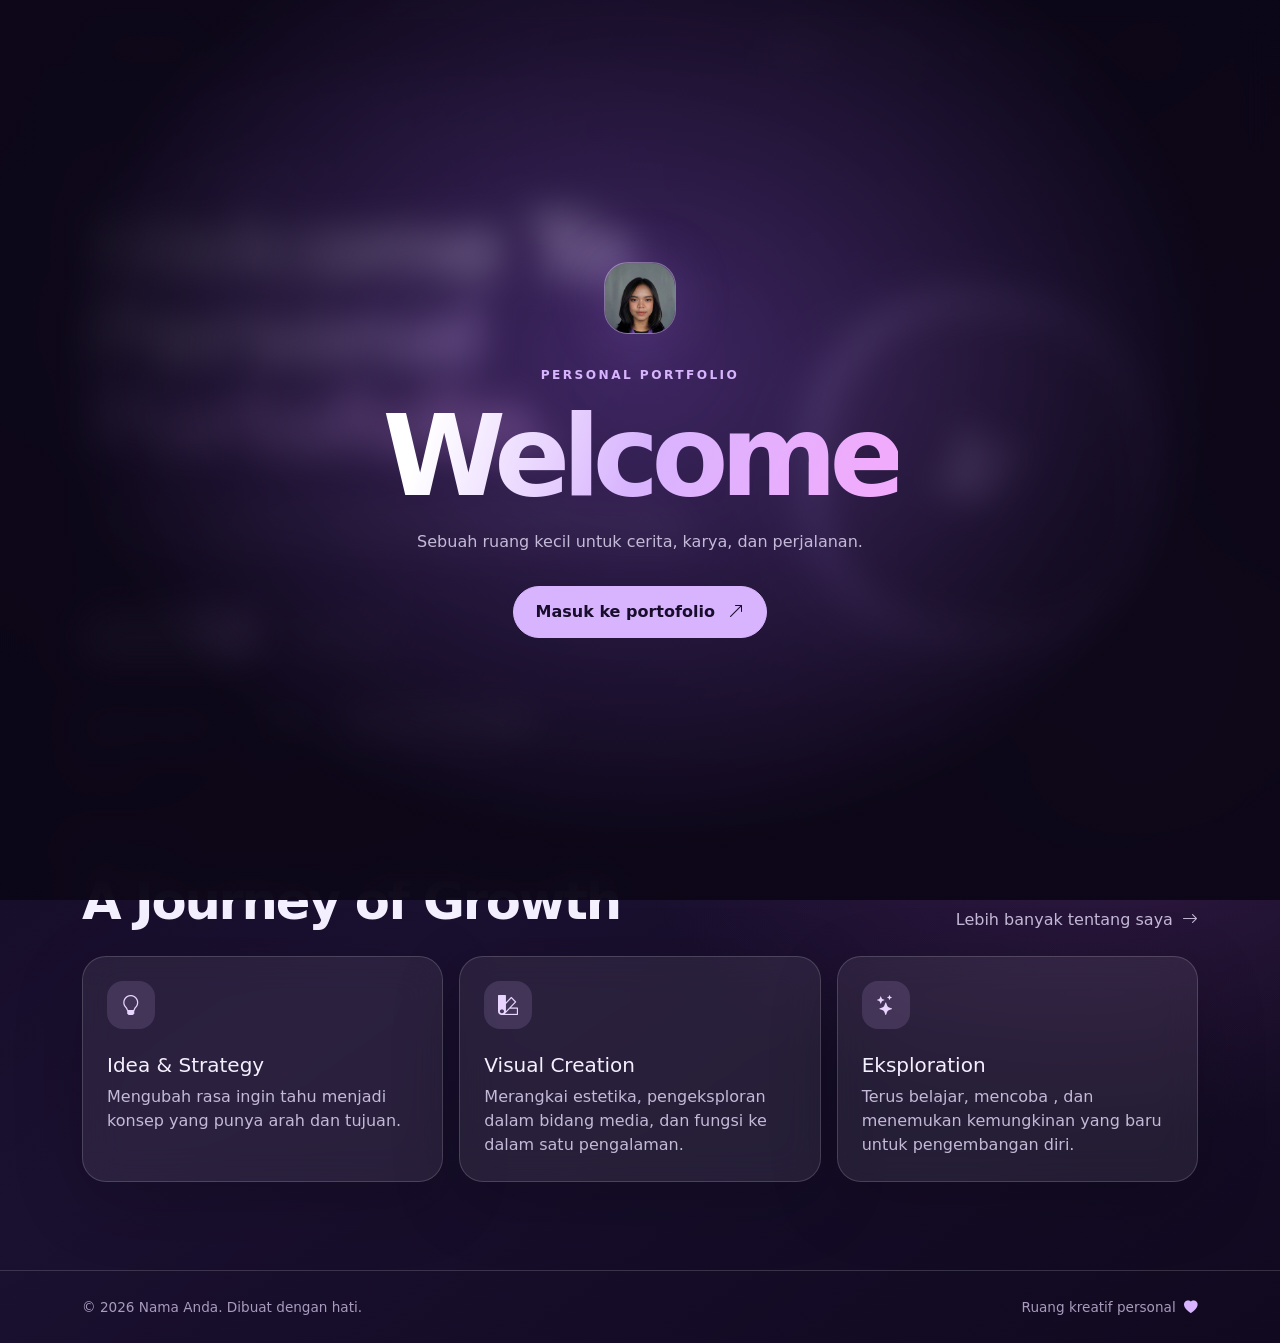
==== index.html @ b24b595a "Rename Index.html to index.html" ====
<!DOCTYPE html>
<html lang="id">
    <head>
        <meta charset="utf-8">
        <meta name="viewport" content="width=device-width,initial-scale=1">
        <meta name="theme-color" content="#10091f">
        <title>Shailenth — Portofolio Personal</title>
        <link href="https://cdn.jsdelivr.net/npm/bootstrap@5.3.8/dist/css/bootstrap.min.css" integrity="sha384-sRIl4kxILFvY47J16cr9ZwB07vP4J8+LH7qKQnuqkuIAvNWLzeN8tE5YBujZqJLB" crossorigin="anonymous" rel="stylesheet">
        <link href="https://cdn.jsdelivr.net/npm/bootstrap-icons@1.11.3/font/bootstrap-icons.min.css" rel="stylesheet">
        <link href="styles.css" rel="stylesheet">
    </head>
    <body data-page="home">
        <div class="welcome-screen" id="welcomeScreen">
            <div class="welcome-inner">
                <div class="welcome-mark"><img class="welcome-photo" id="welcomePhoto" src="images/foto ciu.jpeg" alt="Foto profil"><i id="welcomePlaceholder"></i></div>
                <div class="eyebrow mb-3">personal portfolio</div>
                <h1 class="welcome-title gradient-text">Welcome</h1>
                <p class="welcome-sub">Sebuah ruang kecil untuk cerita, karya, dan perjalanan.</p>
                <button class="btn btn-violet" id="welcomeButton">Masuk ke portofolio <i class="bi bi-arrow-up-right ms-2"></i></button>
            </div>
        </div>
        <nav class="navbar navbar-expand-lg navbar-dark sticky-top">
            <div class="container">
                <a class="navbar-brand" href="index.html">Shailenth<span class="brand-dot">.</span></a>
                <button class="navbar-toggler" type="button" data-bs-toggle="collapse" data-bs-target="#mainNav" aria-controls="mainNav" aria-expanded="false" aria-label="Buka menu"><span class="navbar-toggler-icon"></span></button>
                <div class="collapse navbar-collapse" id="mainNav">
                    <div class="navbar-nav ms-auto">
                        <a class="nav-link active" href="index.html">Beranda</a>
                        <a class="nav-link" href="tentang.html">Tentang</a>
                        <a class="nav-link" href="karya.html">Karya</a>
                        <a class="nav-link" href="perjalanan.html">Perjalanan</a>
                        <a class="nav-link" href="kontak.html">Kontak</a>
                    </div>
                </div>
            </div>
        </nav>
        <main class="page-wrap">
            <section class="hero">
                <div class="container">
                    <div class="row align-items-center g-5">
                        <div class="col-lg-7 hero-copy reveal">
                            <div class="eyebrow mb-3">halo, saya <span data-profile="name">Shailenth</span></div>
                            <h1 class="display-title mb-4">Welcome To<br><span class="gradient-text">Personal Portofolio.</span></h1>
                            <p class="lead-copy">Saya <span data-profile="role">kreator &amp; penjelajah ide</span> yang percaya bahwa detail kecil bisa membentuk pengalaman yang besar. Selamat datang di ruang kreatif saya.</p>
                            <div class="d-flex flex-wrap gap-3 mt-4 justify-content-center justify-content-lg-start">
                                <a href="karya.html" class="btn btn-violet">Lihat karya <i class="bi bi-arrow-up-right ms-2"></i></a>
                                <a href="tentang.html" class="btn btn-outline-light">Kenali saya</a>
                            </div>
                            <div class="hero-stats">
                                <div class="stat"><strong>Informatic</strong><span>Majors</span></div>
                                <div class="stat"><strong>2nd</strong><span>Year</span></div>
                                <div class="stat"><strong>105022510109</strong><span>Nomor Induk Mahasiswa</span></div>
                            </div>
                        </div>
                        <div class="col-lg-5 reveal">
                            <div class="portrait-frame">
                                <img id="heroPhoto" src="" alt="Foto profil">
                                <div class="portrait-placeholder" id="heroPlaceholder"><i class="bi bi-person-heart"></i></div>
                            </div>
                        </div>
                    </div>
                </div>
            </section>
            <section class="section-pad pt-0">
                <div class="container">
                    <div class="d-flex flex-wrap align-items-end justify-content-between gap-3 mb-4 reveal">
                        <div>
                            <div class="eyebrow mb-2"> What I Do </div>
                            <h2 class="section-title mb-0">A Journey of Growth</h2>
                        </div>
                        <a class="muted" href="tentang.html">Lebih banyak tentang saya <i class="bi bi-arrow-right ms-1"></i></a>
                    </div>
                    <div class="row g-3">
                        <div class="col-md-4 reveal">
                            <div class="glass feature-card">
                                <div class="icon-bubble mb-4"><i class="bi bi-lightbulb"></i></div>
                                <h3 class="h5">Idea &amp; Strategy</h3>
                                <p class="muted mb-0">Mengubah rasa ingin tahu menjadi konsep yang punya arah dan tujuan.</p>
                            </div>
                        </div>
                        <div class="col-md-4 reveal">
                            <div class="glass feature-card">
                                <div class="icon-bubble mb-4"><i class="bi bi-palette2"></i></div>
                                <h3 class="h5">Visual Creation</h3>
                                <p class="muted mb-0">Merangkai estetika, pengeksploran dalam bidang media, dan fungsi ke dalam satu pengalaman.</p>
                            </div>
                        </div>
                        <div class="col-md-4 reveal">
                            <div class="glass feature-card">
                                <div class="icon-bubble mb-4"><i class="bi bi-stars"></i></div>
                                <h3 class="h5">Eksploration</h3>
                                <p class="muted mb-0">Terus belajar, mencoba  , dan menemukan kemungkinan yang baru untuk pengembangan diri.</p>
                            </div>
                        </div>
                    </div>
                </div>
            </section>
        </main>
        <footer class="footer">
            <div class="container d-flex flex-wrap justify-content-between gap-2"><span>© <span data-year></span> <span data-profile="name">Shailenth deytje Tahulending</span>. Dibuat dengan hati.</span><span>Ruang kreatif personal <i class="bi bi-heart-fill ms-1" style="color:#d8b4fe"></i></span></div>
        </footer>
        <div class="toast-note" id="toastNote"></div>
        <script src="https://cdn.jsdelivr.net/npm/bootstrap@5.3.8/dist/js/bootstrap.bundle.min.js" integrity="sha384-FKyoEForCGlyvwx9Hj09JcYn3nv7wiPVlz7YYwJrWVcXK/BmnVDxM+D2scQbITxI" crossorigin="anonymous"></script><script src="app.js"></script>
    </body>
</html>
---- styles.css ----
/* VIOLET / portfolio starter */
:root {
    --ink: #f5f0ff;
    --muted: #c4bad8;
    --purple: #a78bfa;
    --pink: #f0abfc;
    --line: rgba(255,255,255,.16);
    --glass: rgba(255,255,255,.075);
    --deep: #10091f;
}

*, *:before, *:after {
    box-sizing: border-box;
}

html {
    scroll-behavior: smooth;
}

body {
    margin: 0;
    min-height: 100vh;
    background: radial-gradient(ellipse at 12% 10%,rgba(123,74,206,.28),transparent 34%),radial-gradient(ellipse at 88% 58%,rgba(201,94,207,.16),transparent 32%),linear-gradient(145deg,#10091f,#1a1030 55%,#10091f);
    color: var(--ink);
    font-family: Inter,ui-sans-serif,system-ui,-apple-system,"Segoe UI",sans-serif;
    overflow-x: hidden;
}

body:before,body:after {
    content: "";
    position: fixed;
    z-index: -1;
    pointer-events: none;
    border-radius: 50%;
    filter: blur(2px);
    opacity: .45;
    animation: drift 18s ease-in-out infinite alternate;
}

body:before {
    width: 35vw;
    height: 35vw;
    min-width: 260px;
    min-height: 260px;
    top: 14%;
    left: -12%;
    background: radial-gradient(circle,rgba(135,87,230,.32),transparent 70%);
}

body:after {
    width: 38vw;
    height: 38vw;
    min-width: 280px;
    min-height: 280px;
    right: -14%;
    bottom: 4%;
    background: radial-gradient(circle,rgba(219,108,207,.22),transparent 70%);
    animation-delay: -8s;
}

@keyframes drift {
    to {
        transform: translate(8vw,-5vh) scale(1.12);
    }
}

a {
    color: inherit;
    text-decoration: none;
}

.navbar {
    width: min(1120px, calc(100% - 40px));
    margin: 18px auto 0;
    top: 18px;
    background: rgba(15,8,29,.55);
    backdrop-filter: blur(20px);
    -webkit-backdrop-filter: blur(20px);
    border: 1px solid var(--line);
    border-radius: 9999px;
    padding: .65rem 1.25rem;
}

.navbar > .container {
    width: 100%;
    max-width: none;
    padding: 0;
    display: flex;
    align-items: center;
    justify-content: space-between;
}

.navbar-brand {
    font-weight: 800;
    letter-spacing: .14em;
    font-size: .95rem;
}

.brand-dot {
    color: var(--pink);
}

.nav-link {
    color: #cfc5e0!important;
    font-size: .9rem;
    margin-left: .75rem;
    transition: color .25s,transform .25s;
}

.nav-link:hover,.nav-link.active {
    color: white!important;
    transform: translateY(-2px);
}

.navbar-toggler {
    border-color: var(--line);
}

.navbar-toggler:focus {
    box-shadow: 0 0 0 .2rem rgba(167,139,250,.2);
}

.navbar-toggler-icon {
    filter: invert(1);
}

@media (min-width:992px) {
    .navbar-brand {
        justify-self: start;
    }

    .navbar-collapse {
        flex-grow: 0;
    }

    .navbar-nav {
        margin-left: auto !important;
        justify-content: flex-end;
    }
}

.page-wrap {
    min-height: calc(100vh - 80px);
}

.container-narrow {
    max-width: 1080px;
}

.eyebrow {
    color: #d8b4fe;
    text-transform: uppercase;
    letter-spacing: .2em;
    font-size: .76rem;
    font-weight: 700;
}

.display-title {
    font-size: clamp(2.8rem,7vw,6.3rem);
    line-height: .99;
    letter-spacing: -.06em;
    font-weight: 750;
}

.gradient-text {
    background: linear-gradient(110deg,#fff 10%,#d8b4fe 50%,#f0abfc 92%);
    -webkit-background-clip: text;
    background-clip: text;
    color: transparent;
}

.lead-copy {
    color: var(--muted);
    font-size: 1.1rem;
    line-height: 1.8;
    max-width: 620px;
}

.glass {
    background: var(--glass);
    border: 1px solid var(--line);
    backdrop-filter: blur(18px);
    box-shadow: 0 20px 70px rgba(0,0,0,.18);
    border-radius: 24px;
}

.btn-violet {
    --bs-btn-color: #180d2b;
    --bs-btn-bg: #d8b4fe;
    --bs-btn-border-color: #d8b4fe;
    --bs-btn-hover-color: #10091f;
    --bs-btn-hover-bg: #f0abfc;
    --bs-btn-hover-border-color: #f0abfc;
    border-radius: 999px;
    padding: .82rem 1.35rem;
    font-weight: 700;
    transition: transform .25s,box-shadow .25s;
}

.btn-violet:hover {
    transform: translateY(-3px);
    box-shadow: 0 12px 30px rgba(216,180,254,.24);
}

.btn-outline-light {
    border-radius: 999px;
    padding: .82rem 1.25rem;
    border-color: rgba(255,255,255,.28);
}

.hero {
    padding: clamp(4rem,10vh,8rem) 0 5rem;
}

.hero-copy {
    position: relative;
    z-index: 1;
}

.portrait-frame {
    width: min(340px,72vw);
    aspect-ratio: 1;
    margin: auto;
    border-radius: 45% 45% 42% 42%;
    padding: 9px;
    background: linear-gradient(145deg,#e9d5ff,#a78bfa 48%,#f0abfc);
    box-shadow: 0 25px 90px rgba(167,139,250,.28);
    transform: rotate(3deg);
    animation: float 6s ease-in-out infinite;
}

.portrait-frame img {
    width: 100%;
    height: 100%;
    object-fit: cover;
    border-radius: inherit;
    background: #28183d;
}

.portrait-placeholder {
    height: 100%;
    display: grid;
    place-items: center;
    border-radius: inherit;
    background: linear-gradient(140deg,#312044,#1b122c);
    color: #cfb4ef;
    font-size: 5rem;
}

.portrait-frame img[src=""] {
    display: none;
}

@keyframes float {
    50% {
        transform: translateY(-12px) rotate(-1deg);
    }
}

.hero-stats {
    display: flex;
    gap: 2.2rem;
    margin-top: 2.7rem;
}

.stat strong {
    font-size: 1.45rem;
}

.stat span {
    display: block;
    color: var(--muted);
    font-size: .82rem;
    margin-top: .2rem;
}

.section-pad {
    padding: 5.5rem 0;
}

.section-title {
    font-size: clamp(2rem,4vw,3.3rem);
    letter-spacing: -.045em;
    font-weight: 700;
}

.muted {
    color: var(--muted);
}

.feature-card {
    padding: 1.5rem;
    height: 100%;
    transition: transform .3s,border-color .3s;
}

.feature-card:hover,.project-card:hover, .gallery-card:hover {
    transform: translateY(-6px);
    border-color: rgba(216,180,254,.48);
}

.icon-bubble {
    width: 48px;
    height: 48px;
    border-radius: 16px;
    display: grid;
    place-items: center;
    background: rgba(216,180,254,.14);
    color: #e9d5ff;
    font-size: 1.25rem;
}

.page-heading {
    padding: 5rem 0 2.5rem;
    text-align: center;
}

.page-heading .section-title {
    font-size: clamp(2.5rem,6vw,4.6rem);
}

.page-heading .lead-copy {
    margin-inline: auto;
}

.profile-card {
    padding: 2rem;
}

.form-control,.form-select {
    color: var(--ink);
    background: rgba(14,8,27,.6);
    border: 1px solid var(--line);
    border-radius: 12px;
    padding: .78rem 1rem;
}

.form-control:focus,.form-select:focus {
    color: white;
    background: rgba(14,8,27,.8);
    border-color: #c4a4fa;
    box-shadow: 0 0 0 .2rem rgba(167,139,250,.15);
}

.form-control::placeholder {
    color: #9e91b2;
}

.form-label {
    color: #e8def5;
    font-size: .9rem;
}

.form-select option {
    background: #211431;
    color: #fff;
}

.upload-box {
    border: 1px dashed rgba(216,180,254,.42);
    border-radius: 16px;
    padding: 1rem;
    color: var(--muted);
}

.project-card {
    overflow: hidden;
    transition: transform .3s,border-color .3s;
}

.project-image {
    width: 100%;
    height: 220px;
    object-fit: cover;
    background: linear-gradient(140deg,#332248,#171023);
}

.project-placeholder {
    height: 220px;
    display: grid;
    place-items: center;
    color: #c4a4fa;
    font-size: 3rem;
    background: radial-gradient(circle at 50% 30%,rgba(167,139,250,.24),transparent 60%),#211431;
}

.project-content {
    padding: 1.2rem;
}

.timeline {
    position: relative;
    padding-left: 1.6rem;
}

.timeline:before {
    content: "";
    position: absolute;
    left: 5px;
    top: 8px;
    bottom: 10px;
    width: 1px;
    background: linear-gradient(#d8b4fe,rgba(216,180,254,.08));
}

.timeline-item {
    position: relative;
    padding: 0 0 2rem 1rem;
}

.timeline-item:before {
    content: "";
    position: absolute;
    left: -1.6rem;
    top: .28rem;
    width: 12px;
    height: 12px;
    border-radius: 50%;
    background: #d8b4fe;
    box-shadow: 0 0 18px #c4a4fa;
}

.contact-link {
    padding: 1.1rem 1.2rem;
    display: flex;
    align-items: center;
    gap: 1rem;
    transition: transform .25s;
}

.contact-link:hover {
    transform: translateX(5px);
}

.footer {
    border-top: 1px solid var(--line);
    color: #a99bbd;
    padding: 1.6rem 0;
    font-size: .85rem;
}

.reveal {
    opacity: 0;
    transform: translateY(22px);
    transition: opacity .7s ease,transform .7s ease;
}

.reveal.visible {
    opacity: 1;
    transform: none;
}

.welcome-screen {
    position: fixed;
    inset: 0;
    z-index: 2000;
    display: grid;
    place-items: center;
    background: radial-gradient(ellipse at 50% 40%,rgba(97,60,146,.55),rgba(12,7,23,.96) 64%);
    backdrop-filter: blur(18px);
    transition: opacity .8s,visibility .8s;
}

.welcome-screen.leaving {
    opacity: 0;
    visibility: hidden;
}

.welcome-inner {
    text-align: center;
    padding: 2rem;
    animation: welcomeIn 1.2s ease both;
}

.welcome-mark {
    width: 72px;
    height: 72px;
    border-radius: 24px;
    margin: 0 auto 2rem;
    display: grid;
    place-items: center;
    overflow: hidden;
    font-size: 1.8rem;
    background: linear-gradient(145deg,rgba(216,180,254,.3),rgba(240,171,252,.12));
    border: 1px solid rgba(255,255,255,.26);
    box-shadow: 0 0 60px rgba(195,142,255,.2);
}

.welcome-photo {
    display: block;
    width: 100%;
    height: 100%;
    object-fit: cover;
    border-radius: inherit;
}

@keyframes welcomeIn {
    from {
        opacity: 0;
        transform: translateY(18px);
    }
    to {
        opacity: 1;
        transform: none;
    }
}

.welcome-title {
    font-size: clamp(3.7rem,12vw,7rem);
    font-weight: 800;
    letter-spacing: -.07em;
    line-height: 1;
}

.welcome-sub {
    color: var(--muted);
    margin: 1.1rem 0 2rem;
}

.toast-note {
    position: fixed;
    right: 1rem;
    bottom: 1rem;
    z-index: 2100;
    background: #241533;
    color: #f5f0ff;
    border: 1px solid var(--line);
    padding: .8rem 1.1rem;
    border-radius: 14px;
    opacity: 0;
    transform: translateY(12px);
    transition: .3s;
    pointer-events: none;
}

.toast-note.show {
    opacity: 1;
    transform: none;
}

.empty-hint {
    border: 1px dashed var(--line);
    border-radius: 18px;
    padding: 2rem;
    text-align: center;
    color: var(--muted);
}

.border-start-violet {
    border-left: 3px solid #d8b4fe !important;
    background: rgba(255, 255, 255, 0.03);
    transition: transform .25s ease, border-color .25s ease;
}

.border-start-violet:hover {
    transform: translateX(4px);
    border-color: #f0abfc !important;
    background: rgba(255, 255, 255, 0.05);
}

/* Styling untuk kartu galeri foto */
.gallery-card {
    background: rgba(255, 255, 255, 0.03);
    border: 1px solid var(--line);
    border-radius: 18px;
    overflow: hidden;
    transition: transform .3s ease, border-color .3s ease, box-shadow .3s ease;
}

.gallery-card:hover {
    transform: translateY(-6px);
    border-color: rgba(216, 180, 254, 0.48);
    box-shadow: 0 15px 40px rgba(0, 0, 0, 0.25);
}

.gallery-card img {
    width: 100%;
    height: 210px;
    object-fit: cover;
    background: linear-gradient(140deg, #332248, #171023);
    transition: transform .4s ease;
}

.gallery-card:hover img {
    transform: scale(1.03);
}

/* Animasi kartu dokumentasi Klabat University dan SMA Moment */
.documentation-card {
    position: relative;
    background: rgba(255, 255, 255, 0.03);
    border: 1px solid rgba(255, 255, 255, 0.08);
    transition: transform .35s ease, border-color .35s ease, box-shadow .35s ease;
}

.documentation-card::after {
    content: "";
    position: absolute;
    inset: 0;
    pointer-events: none;
    background: linear-gradient(115deg, transparent 35%, rgba(255, 255, 255, 0.16) 50%, transparent 65%);
    transform: translateX(-130%);
}

.documentation-card:hover {
    transform: translateY(-8px);
    border-color: rgba(216, 180, 254, 0.55);
    box-shadow: 0 18px 38px rgba(0, 0, 0, 0.32), 0 0 24px rgba(216, 180, 254, 0.08);
}

.documentation-card:hover::after {
    animation: documentation-shine .75s ease;
}

.documentation-card img {
    height: 210px;
    object-fit: cover;
    transition: transform .45s cubic-bezier(.2, .75, .25, 1), filter .35s ease;
}

.documentation-card:hover img {
    transform: scale(1.06);
    filter: brightness(1.06) saturate(1.08);
}

.reveal.visible .documentation-card {
    animation: documentation-enter .65s cubic-bezier(.2, .75, .25, 1) both;
}

.reveal.visible .row > [class*="col"]:nth-child(1) .documentation-card {
    animation-delay: .08s;
}

.reveal.visible .row > [class*="col"]:nth-child(2) .documentation-card {
    animation-delay: .18s;
}

.reveal.visible .row > [class*="col"]:nth-child(3) .documentation-card {
    animation-delay: .28s;
}

@keyframes documentation-enter {
    from {
        opacity: 0;
        transform: translateY(28px) scale(.96);
    }
    to {
        opacity: 1;
        transform: translateY(0) scale(1);
    }
}

@keyframes documentation-shine {
    from {
        transform: translateX(-130%);
    }
    to {
        transform: translateX(130%);
    }
}

@media (prefers-reduced-motion: reduce) {
    .documentation-card,
    .documentation-card img,
    .reveal.visible .documentation-card {
        transition: none;
        animation: none;
    }

    .documentation-card:hover {
        transform: none;
    }

    .documentation-card:hover img {
        transform: none;
    }
}
/* ===================================================
   STYLING KARTU PENDIDIKAN & PAS FOTO UTUH (3:4)
   =================================================== */
.education-card {
    background: rgba(255, 255, 255, 0.03);
    transition: transform .3s ease, border-color .3s ease, background .3s ease;
}

.education-card:hover {
    transform: translateY(-4px);
    background: rgba(255, 255, 255, 0.05);
    border-color: rgba(216, 180, 254, 0.4) !important;
}

.education-img {
    width: 100%;
    max-width: 165px; /* Ukuran proporsional di dalam kartu */
    aspect-ratio: 3 / 4; /* Mengikuti rasio asli pas foto agar tidak terpotong */
    object-fit: cover;
    object-position: top center; /* Memastikan bagian atas kepala selalu terlihat penuh */
    margin: 0 auto;
    display: block;
    border: 2px solid rgba(216, 180, 254, 0.35);
    box-shadow: 0 8px 24px rgba(0, 0, 0, 0.25);
    transition: transform .3s ease;
}

.education-card:hover .education-img {
    transform: scale(1.03);
}
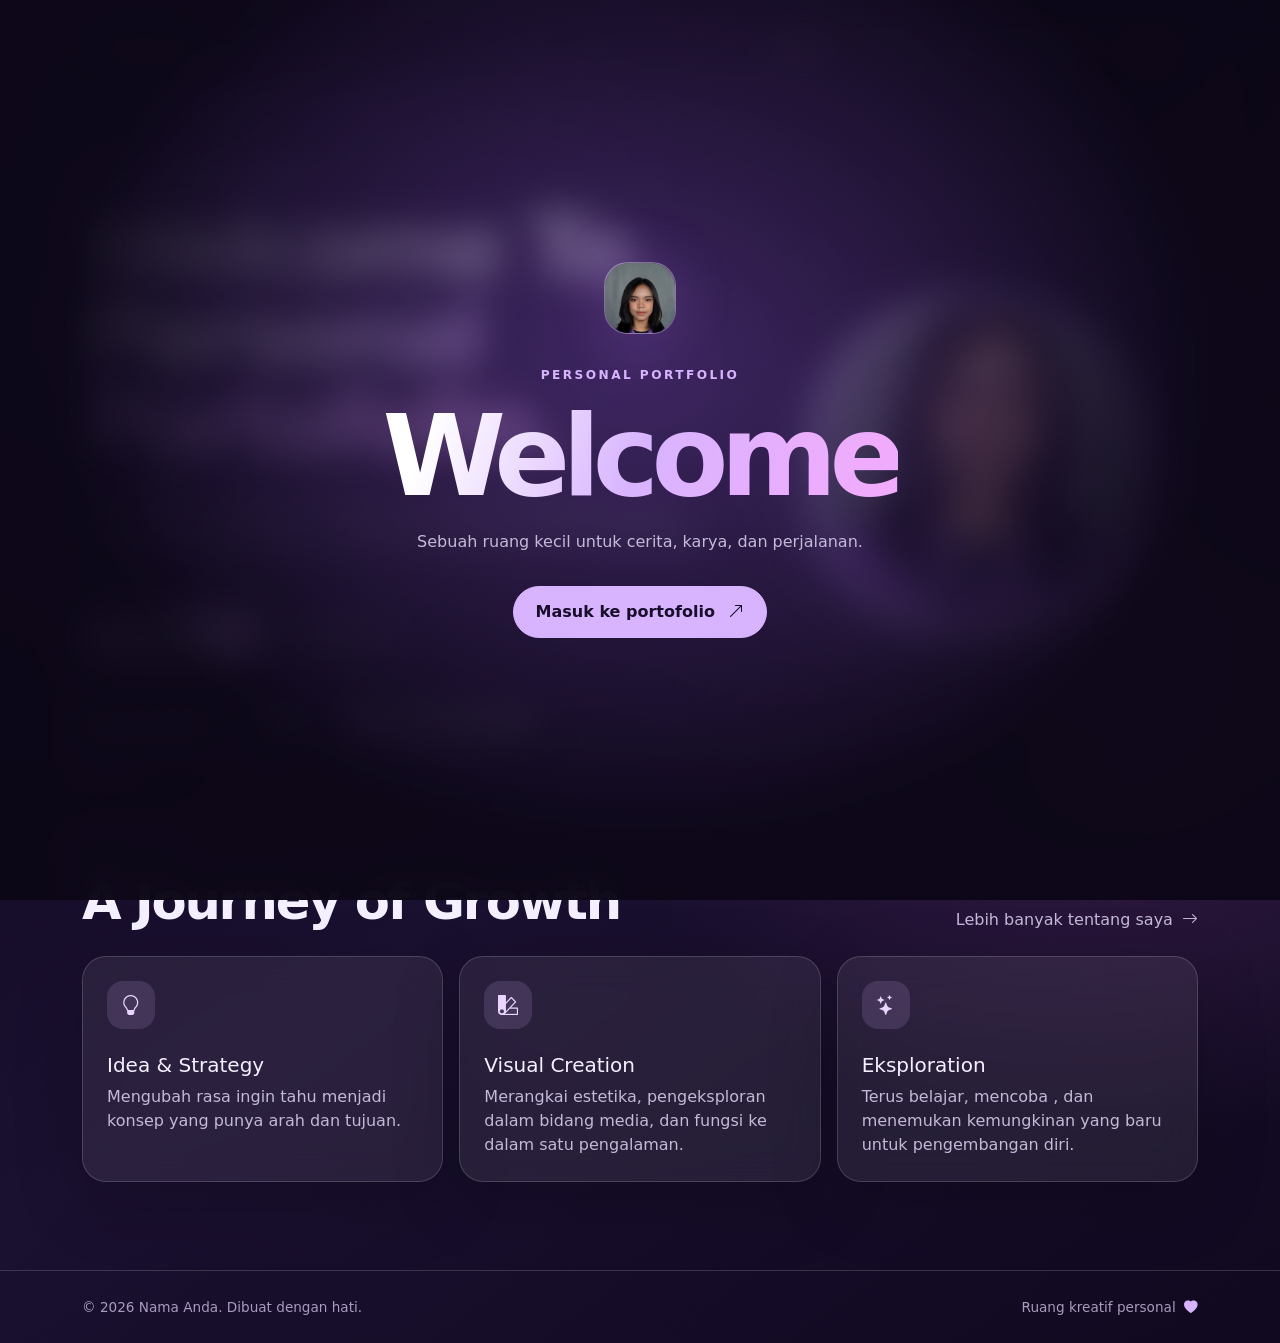
==== commit 912b9607: "Merge branch 'main' of https://github.com/tahulendingdeytje-byte/FINAL-WEB-DESIGN" ====
--- a/index.html
+++ b/index.html
@@ -54,7 +54,7 @@
                         </div>
                         <div class="col-lg-5 reveal">
                             <div class="portrait-frame">
-                                <img id="heroPhoto" src="" alt="Foto profil">
+                                <img id="heroPhoto" src="images/foto ciu.jpeg" alt="Foto profil">
                                 <div class="portrait-placeholder" id="heroPlaceholder"><i class="bi bi-person-heart"></i></div>
                             </div>
                         </div>
